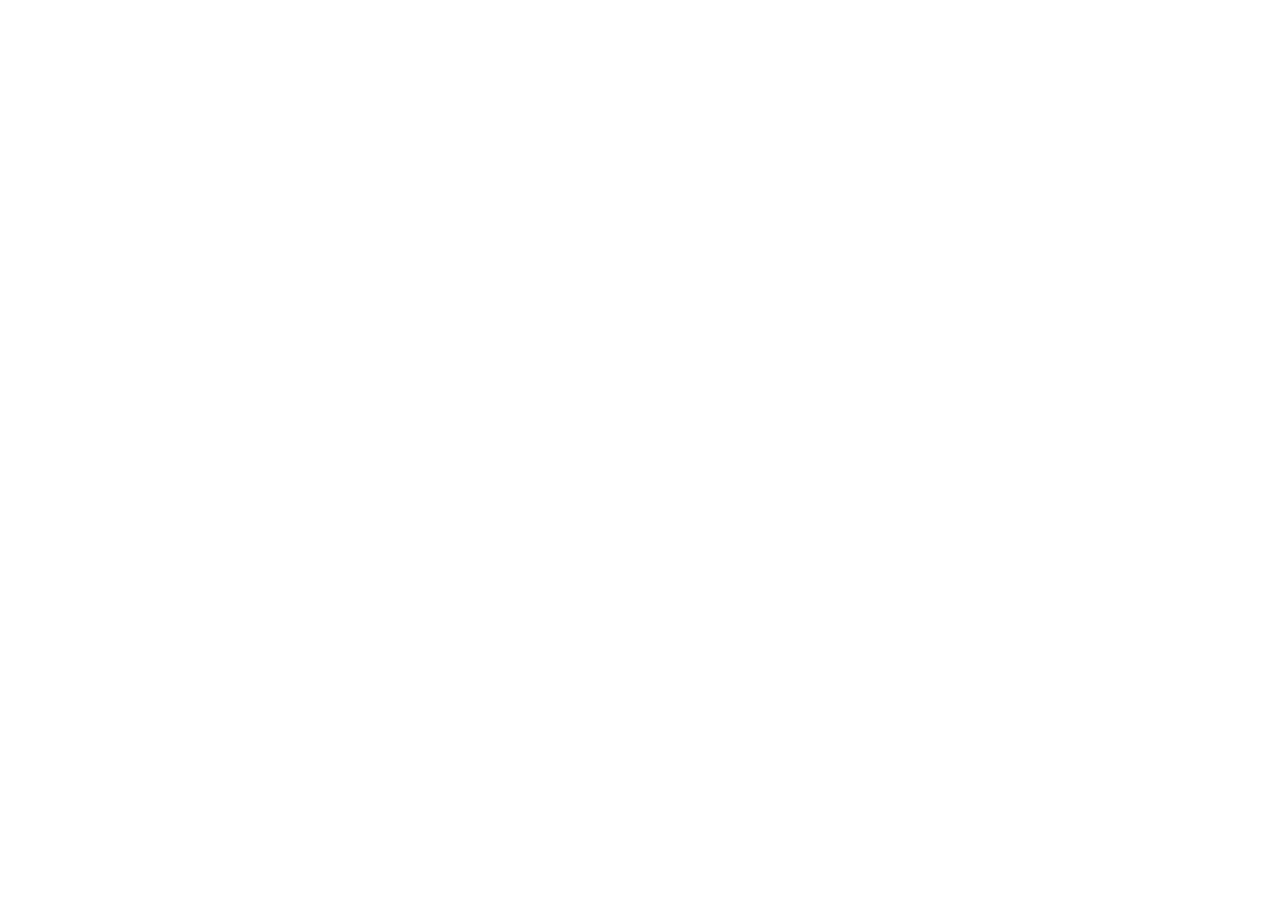
==== sobre/index.html @ b716ae9c "Implementação do Confete de Cascata" ====
<!DOCTYPE html>
<html lang="pt-BR">
<head>
    <meta charset="UTF-8">
    <meta name="viewport" content="width=device-width, initial-scale=1.0">
    <title>Pode Inté For — Grupo Referência em Salvaguarda do Frevo - SOBRE</title>
</head>
<body>
    
</body>
</html>
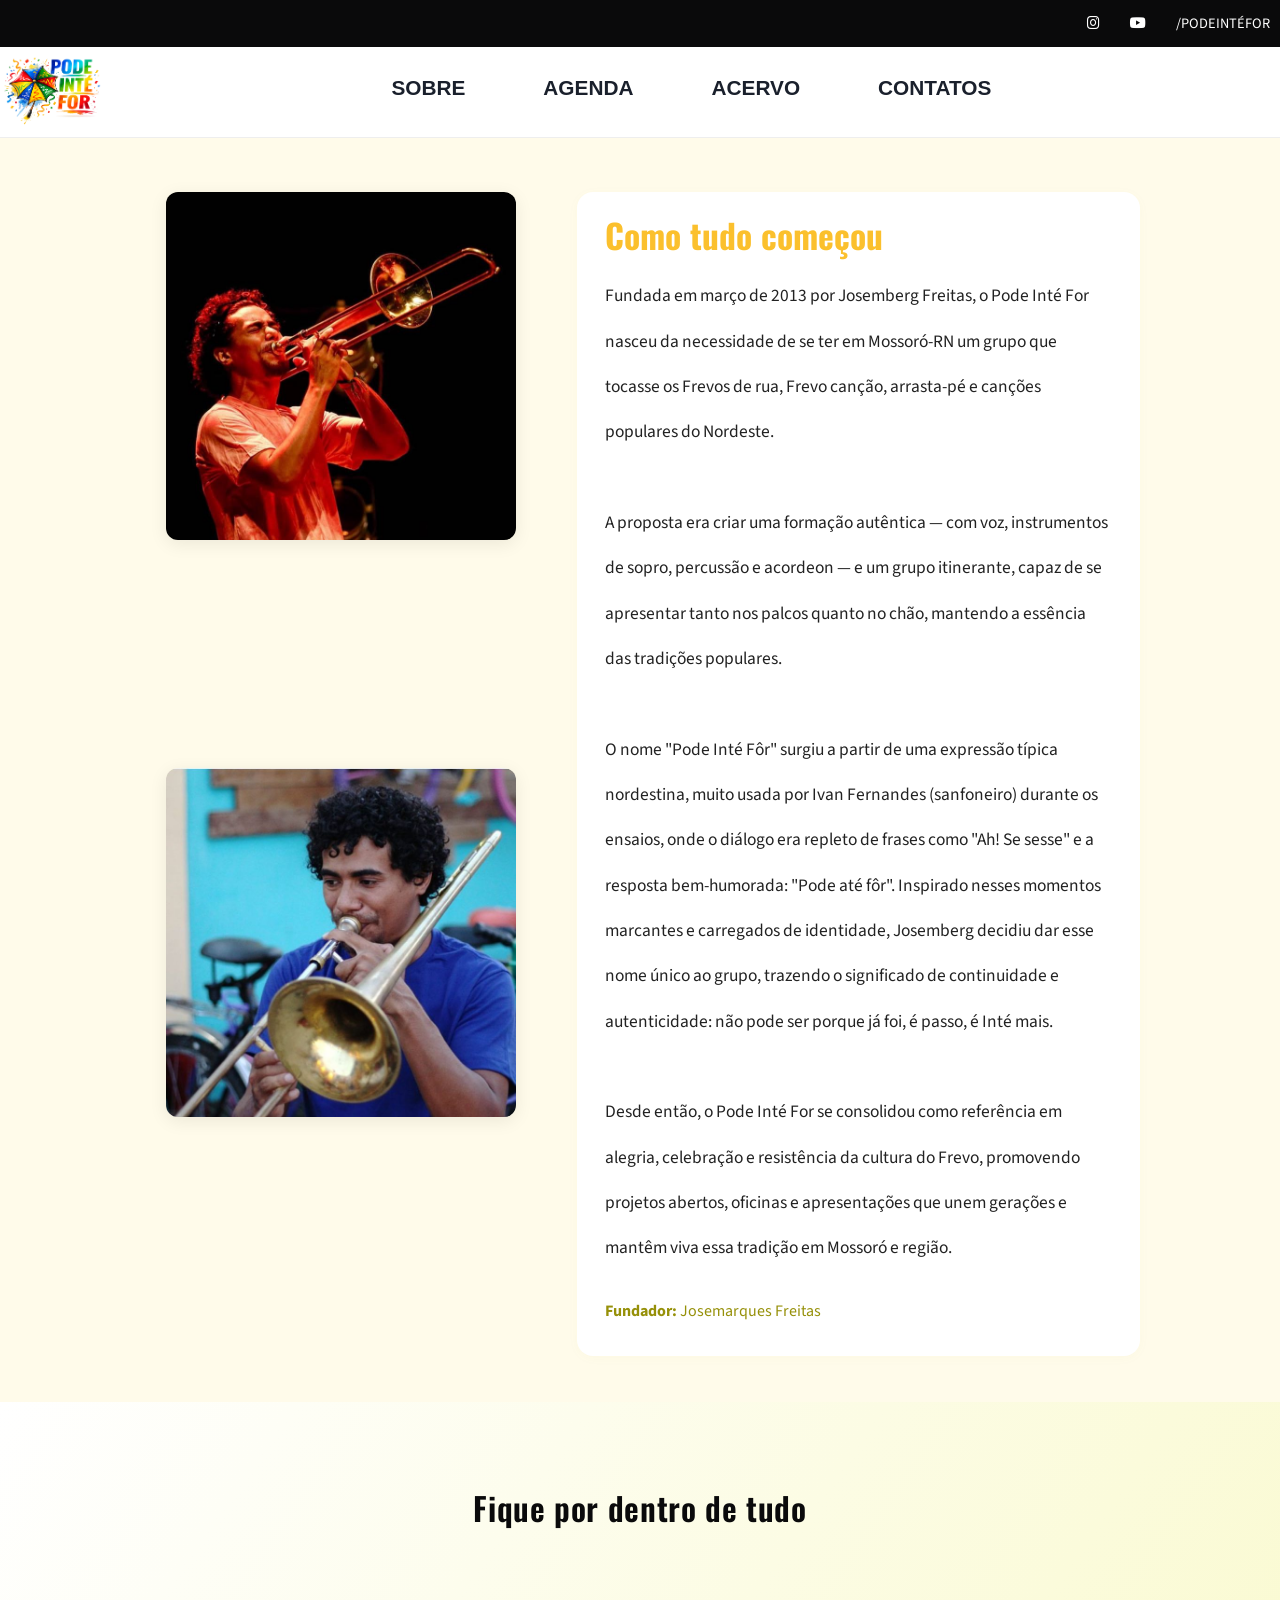
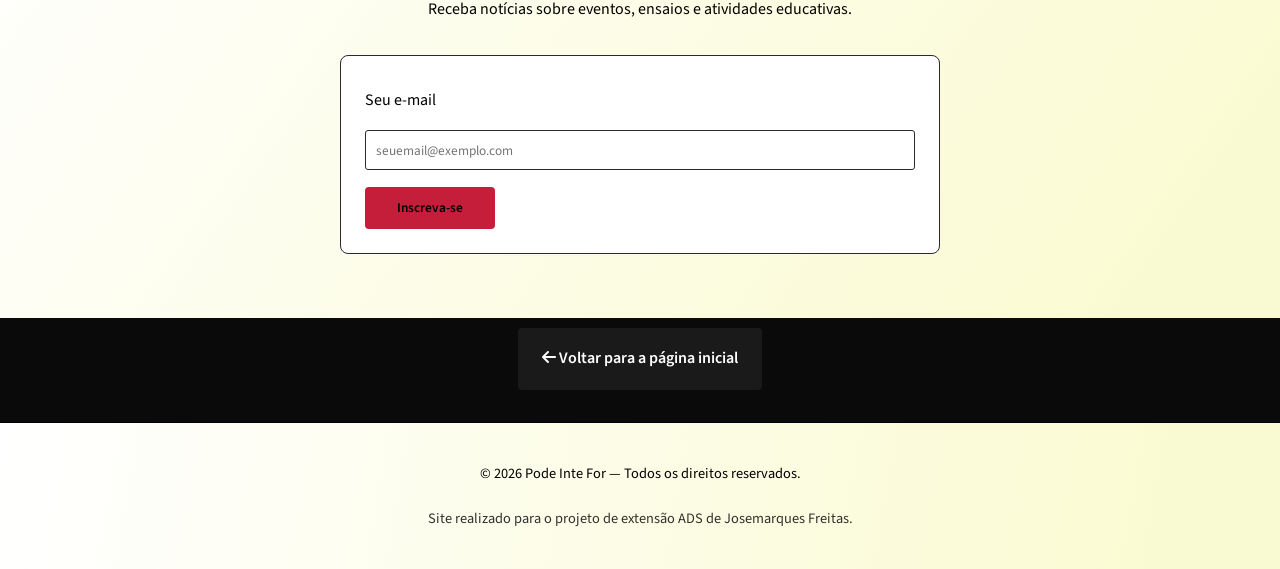
==== commit cab94377: "Atualização da Página Sobre" ====
--- a/sobre/index.html
+++ b/sobre/index.html
@@ -4,8 +4,122 @@
     <meta charset="UTF-8">
     <meta name="viewport" content="width=device-width, initial-scale=1.0">
     <title>Pode Inté For — Grupo Referência em Salvaguarda do Frevo - SOBRE</title>
+    <link href="https://fonts.googleapis.com/css2?family=Oswald:wght@400;500;600;700&family=Source+Sans+3:wght@300;400;500;600;700&display=swap" rel="stylesheet" />
+    <link rel="stylesheet" href="https://cdnjs.cloudflare.com/ajax/libs/font-awesome/6.4.2/css/all.min.css"/>
+    <link rel="stylesheet" href="/css/styles.css"/>
 </head>
 <body>
+    <!-- Loader -->
+    <div id="loader" class="loader">
+      <div class="loader-spinner"></div>
+      <p>Carregando...</p>
+    </div>
+
+    <!-- Topbar preta com redes sociais -->
+    <div class="pif-navbar-topbar">
+      <div id="navbar-box">
+        <div class="social-icons">
+          <a href="https://www.instagram.com/pode.inte.for/" target="_blank" title="Instagram"><i class="fab fa-instagram"></i></a>
+          <a href="https://www.youtube.com/user/Josembergdasilvaf" target="_blank" title="YouTube"><i class="fab fa-youtube"></i></a>
+          <a class="site-link" href="#">/PODEINTÉFOR</a>
+        </div>
+      </div>
+    </div>
+
+    <audio id="bg-music" loop preload="auto" style="display: none;">
+      <source src="/audio/aurorafrevoorquestra-faixa-10-0e0144.mp3" type="audio/mpeg" />
+      Seu navegador não suporta áudio HTML5.
+    </audio>
+
+    <!-- Header / Menu principal moderno e colorido -->
+    <header class="header">
+      <nav class="nav">
+        <a href="/sobre/index.html" class="logo">
+          <img src="/imag/logo.png" alt="Pode Inté For" />
+        </a>
+        <button class="nav-toggle" aria-label="Abrir menu" aria-expanded="false">
+          <span class="bar"></span>
+          <span class="bar"></span>
+          <span class="bar"></span>
+        </button>
+        <ul class="nav-menu">
+          <li>
+            <a href="/sobre/index.html"><span class="icon-circle"><i class="fas fa-home"></i></span><span>SOBRE</span></a>
+          </li>
+          <li>
+            <a href="/#agenda"><span class="icon-circle"><i class="fas fa-calendar-alt"></i></span><span>AGENDA</span></a>
+          </li>
+          <li>
+            <a href="/#acervo"><span class="icon-circle"><i class="fas fa-bolt"></i></span><span>ACERVO</span></a>
+          </li>
+          <li>
+            <a href="/#contatos"><span class="icon-circle"><i class="fas fa-vr-cardboard"></i></span><span>CONTATOS</span></a>
+          </li>
+        </ul>
+      </nav>
+    </header>
+
+    <main>
+      <section class="sobre-section">
+        <div class="sobre-container">
+          <div class="sobre-img-box" style="display: flex; flex-direction: column; align-items: center; gap: 180px;">
+            <img src="/imag/Fundador.jpeg" alt="Foto do fundador do Pode Inté For" class="sobre-fundador-img"/>
+            <img src="/imag/Fundador 2.jpeg" alt="Fundador com integrantes do grupo" class="sobre-fundador-img" style="margin-top: 48px;" />
+          </div>
+          <!-- Nova foto adicionada perto do final do texto -->
+            
+          <div class="sobre-historia-box">
+            <h1 class="sobre-title">Como tudo começou</h1>
+            <p class="sobre-historia">
+              Fundada em março de 2013 por Josemberg Freitas, o Pode Inté For nasceu da necessidade de se ter em Mossoró-RN um grupo que tocasse os Frevos de rua, Frevo canção, arrasta-pé e canções populares do Nordeste.<br><br>
+              A proposta era criar uma formação autêntica — com voz, instrumentos de sopro, percussão e acordeon — e um grupo itinerante, capaz de se apresentar tanto nos palcos quanto no chão, mantendo a essência das tradições populares.<br><br>
+              O nome "Pode Inté Fôr" surgiu a partir de uma expressão típica nordestina, muito usada por Ivan Fernandes (sanfoneiro) durante os ensaios, onde o diálogo era repleto de frases como "Ah! Se sesse" e a resposta bem-humorada: "Pode até fôr". Inspirado nesses momentos marcantes e carregados de identidade, Josemberg decidiu dar esse nome único ao grupo, trazendo o significado de continuidade e autenticidade: não pode ser porque já foi, é passo, é Inté mais.<br><br>
+              Desde então, o Pode Inté For se consolidou como referência em alegria, celebração e resistência da cultura do Frevo, promovendo projetos abertos, oficinas e apresentações que unem gerações e mantêm viva essa tradição em Mossoró e região.
+            </p>
+            <p class="sobre-fundador-nome"><strong>Fundador:&nbsp;</strong>Josemarques Freitas</p>
+          </div>
+        </div>
+      </section>
+    </main>
+
+    <!-- Newsletter / Novidades -->
+    <section id="newsletter" class="section fotos-section">
+      <div class="container">
+        <h2 class="section-title">Fique por dentro de tudo</h2>
+        <p class="section-intro">
+          Receba notícias sobre eventos, ensaios e atividades educativas.
+        </p>
+        <form class="contato-grid newsletter-form">
+          <div class="contato-item">
+            <label for="email-news" class="newsletter-label">Seu e-mail</label>
+            <input
+              id="email-news"
+              type="email"
+              placeholder="seuemail@exemplo.com"
+              required
+              class="newsletter-input"
+            />
+            <button type="submit" class="btn btn-primary newsletter-submit">
+              Inscreva-se
+            </button>
+          </div>
+        </form>
+      </div>
+    </section>
     
+    <div style="text-align:center; margin-bottom: 32px;">
+      <a href="/" class="btn btn-secondary" style="display:inline-block; padding:10px 24px; font-size:1rem; border-radius:4px; background:#1a1a1a; color:#fff; text-decoration:none; margin-top: 10px;">
+        <i class="fas fa-arrow-left"></i> Voltar para a página inicial
+      </a>
+    </div>
+
+    <footer class="footer">
+      <div class="container">
+        <p>© <span id="year"></span> Pode Inte For — Todos os direitos reservados.</p>
+        <p class="footer-dev">Site realizado para o projeto de extensão ADS de Josemarques Freitas.</p>
+      </div>
+    </footer>
+
+    <script src="/js/main.js"></script>
 </body>
 </html>
--- a/css/styles.css
+++ b/css/styles.css
@@ -0,0 +1,1083 @@
+/* ===== Reset & Base ===== */
+*, *::before, *::after {
+  box-sizing: border-box;
+  margin: 0;
+  padding: 0;
+}
+
+:root {
+  --color-bg: #0a0a0b;
+  --color-bg-card: #141416;
+  --color-primary: #c41e3a;
+  --color-primary-hover: #e02545;
+  --color-text: #f5f5f5;
+  --color-text-muted: #a0a0a0;
+  --color-border: #2a2a2e;
+  --font-display: 'Oswald', sans-serif;
+  --font-body: 'Source Sans 3', sans-serif;
+}
+
+html {
+  scroll-behavior: smooth;
+}
+
+body {
+  font-family: var(--font-body);
+  background: var(--color-bg);
+  color: var(--color-text);
+  line-height: 2.6;
+  overflow-x: hidden;
+}
+
+a {
+  color: inherit;
+  text-decoration: none;
+}
+
+ul {
+  list-style: none;
+  padding: 0;
+  margin: 0;
+}
+
+/* Regra global para imagens - Remover o max-width */
+img {
+  height: auto;
+  display: block;
+}
+
+/* Exemplo: Para aplicar max-width apenas a uma imagem específica, use uma classe */
+.hero-logo2 {
+  display: block;
+  margin: 0 auto 1rem auto;
+  max-width: 55%;
+  height: 300px;
+  filter: drop-shadow(0 4px 24px rgba(0, 0, 0, 0.08));
+  border-radius: 1.5rem;
+  transition: transform 0.2s cubic-bezier(.4,2,.6,1), box-shadow 0.2s;
+  box-shadow: 0 2px 15px rgba(196, 30, 58, 0.08);
+}
+.hero-logo2:hover,
+.hero-logo2:focus {
+  transform: scale(1.03) rotate(-1deg);
+  box-shadow: 0 4px 32px 0 rgba(196, 30, 58, 0.16),0 8px 38px 0 rgba(0,0,0,.10);
+}
+
+
+
+
+/* Agora você pode controlar o max-width por imagem, adicionando/removendo a classe "img-max-width" no HTML */
+
+.container {
+  max-width: 1200px;
+  margin: 0 auto;
+  padding: 0 1.5rem;
+}
+
+/* ===== Loader ===== */
+.loader {
+  position: fixed;
+  inset: 0;
+  background: var(--color-bg);
+  display: flex;
+  flex-direction: column;
+  align-items: center;
+  justify-content: center;
+  z-index: 9999;
+  transition: opacity 0.5s ease, visibility 0.5s ease;
+}
+
+.loader.hidden {
+  opacity: 0;
+  visibility: hidden;
+}
+
+.loader-spinner {
+  width: 48px;
+  height: 48px;
+  border: 3px solid var(--color-border);
+  border-top-color: var(--color-primary);
+  border-radius: 50%;
+  animation: spin 0.8s linear infinite;
+}
+
+.loader p {
+  margin-top: 1rem;
+  font-size: 0.9rem;
+  color: var(--color-text-muted);
+}
+
+@keyframes spin {
+  to { transform: rotate(360deg); }
+}
+
+/* ===== Header & Nav ===== */
+.header {
+  position: sticky;
+  top: 0;
+  left: 0;
+  right: 0;
+  width: 100%;
+  z-index: 1000;
+  background: #fff;
+  border-bottom: 1px solid #eee;
+}
+
+/* Container dos ícones */
+#navbar-box {
+  display: flex;
+  justify-content: flex-end;
+  align-items: center;
+  width: 100%;
+  padding: 5px 10px;
+}
+
+.social-icons {
+  display: flex;
+  gap: 30px;
+  align-items: center;
+  justify-content: flex-end;
+  width: 100%;
+}
+
+.social-icons a {
+  color: white;
+  text-decoration: none;
+  font-size: 0.9rem;
+}
+
+.nav {
+  width: 100%;
+  margin: 0;
+  padding: 0;
+  display: flex;
+  align-items: center;
+  height: 90px;
+  background: #fff;
+}
+
+.logo {
+  display: flex;
+  align-items: center;
+  height: 100%;
+  padding: 5px 0;
+  margin-left: 0;
+  justify-content: flex-start;
+}
+
+/* Adiciona espaço flex entre logo e menu para centralizar o menu no desktop */
+.nav-menu {
+  flex: 1;
+}
+
+/* --- Logo imagem permanece igual --- */
+.logo img {
+  height: 95px;
+  width: auto;
+  display: block;
+  max-height: 113%;
+  margin-left: 0;
+  padding-left: 0;
+}
+
+.nav-toggle {
+  display: none;
+  flex-direction: column;
+  gap: 5px;
+  background: none;
+  border: none;
+  cursor: pointer;
+  padding: 5px;
+}
+
+.nav-toggle span,
+.bar {
+  width: 24px;
+  height: 2.5px;
+  background: #1a202c;
+  display: block;
+  border-radius: 2px;
+  transition: 0.3s;
+}
+
+@media (max-width: 992px) {
+  .nav-toggle {
+    display: flex;
+  }
+  .nav-menu {
+    position: fixed;
+    top: 70px;
+    left: 0;
+    width: 100vw;
+    height: calc(100vh - 70px);
+    background: var(--color-bg-card);
+    flex-direction: column;
+    align-items: center;
+    justify-content: flex-start;
+    gap: 1.5rem;
+    padding: 2rem 1.5rem;
+    transform: translateY(-100vh);
+    opacity: 0;
+    visibility: hidden;
+    z-index: 1200;
+    transition: transform 0.3s, opacity 0.3s, visibility 0.3s;
+    border-bottom: 1px solid var(--color-border);
+    flex: unset;
+  }
+  .nav-menu.open {
+    transform: translateY(0);
+    opacity: 1;
+    visibility: visible;
+  }
+  .nav-menu li a {
+    flex-direction: row;
+    gap: 12px;
+    align-items: center;
+    font-size: 1.05rem;
+    color: #fff;
+    padding: 14px 24px;
+    border-radius: 4px;
+    transition: background 0.2s, color 0.2s;
+    font-family: 'Bebas Neue', sans-serif;
+  }
+  /* Cores aquarela especiais no hover para Sobre, Agenda, Acervo e Contatos */
+  .nav-menu li:nth-child(1) a:hover,
+  .nav-menu li:nth-child(1) a:focus {
+    color: #00a2e8; /* vermelho aquarela */
+    background: rgba(237, 28, 36, 0.07);
+  }
+  .nav-menu li:nth-child(2) a:hover,
+  .nav-menu li:nth-child(2) a:focus {
+    color: #39b54a; /* laranja aquarela */
+    background: rgba(247, 148, 29, 0.07);
+  }
+  .nav-menu li:nth-child(3) a:hover,
+  .nav-menu li:nth-child(3) a:focus {
+    color: #f7941d; /* verde aquarela */
+    background: rgba(57, 181, 74, 0.07);
+  }
+  .nav-menu li:nth-child(4) a:hover,
+  .nav-menu li:nth-child(4) a:focus {
+    color: #ed1c24; /* azul aquarela */
+    background: rgba(0, 162, 232, 0.07);
+  }
+  .nav-menu li a:hover,
+  .nav-menu li a:focus {
+    background: rgba(196, 30, 58, 0.14);
+    color: var(--color-primary);
+  }
+  .icon-circle {
+    width: 36px;
+    height: 36px;
+    font-size: 1.1rem;
+    margin-bottom: 0;
+  }
+}
+
+@media (min-width: 993px) {
+  .nav {
+    display: flex;
+    align-items: center;
+    justify-content: flex-start;
+  }
+  .nav-menu {
+    display: flex;
+    flex-direction: row;
+    align-items: center;
+    justify-content: center; /* Centraliza os itens do menu */
+    gap: 70px;
+    position: static;
+    background: none;
+    height: auto;
+    transform: none;
+    opacity: 1;
+    visibility: visible;
+    padding: 0; /* Remove afastamento lateral para centrar realmente */
+    flex: 1; /* Ocupa todo o espaço disponível para permitir centralização */
+  }
+  .nav-menu li a {
+    display: flex;
+    flex-direction: column; /* stack nome + linha */
+    align-items: center;
+    padding: 0 0.25em;
+    text-decoration: none;
+    color: #1a202c;
+    transition: color 0.2s;
+    font-size: 1rem;
+    font-weight: 600;
+    font-family: 'Bebas Neue', sans-serif;
+    position: relative;
+    background: transparent;
+  }
+  .nav-menu li a span {
+    font-size: 1.3rem;
+    font-weight: 600;
+    text-transform: capitalize;
+    margin: 0;
+    font-family: 'Bebas Neue', sans-serif;
+    position: relative;
+    line-height: 1.1;
+    z-index: 1;
+  }
+  /* Linha responsiva sob o texto: só para os nomes do menu principal */
+  .nav-menu li a span::after {
+    content: '';
+    display: block;
+    width: 0;
+    height: 3px;
+    margin: 6px auto 0 auto;
+    border-radius: 2px;
+    transition: width 0.27s cubic-bezier(.4,1.3,.55,.99), background 0.16s;
+    background: transparent;
+    /* Cada menu recebe uma cor diferente no hover conforme o item */
+  }
+  .nav-menu li:nth-child(1) a span::after { background: #00a2e8; }
+  .nav-menu li:nth-child(2) a span::after { background: #39b54a; }
+  .nav-menu li:nth-child(3) a span::after { background: #f7941d; }
+  .nav-menu li:nth-child(4) a span::after { background: #ed1c24; }
+
+  .nav-menu li:nth-child(1) a:hover span::after,
+  .nav-menu li:nth-child(1) a:focus span::after,
+  .nav-menu li:nth-child(2) a:hover span::after,
+  .nav-menu li:nth-child(2) a:focus span::after,
+  .nav-menu li:nth-child(3) a:hover span::after,
+  .nav-menu li:nth-child(3) a:focus span::after,
+  .nav-menu li:nth-child(4) a:hover span::after,
+  .nav-menu li:nth-child(4) a:focus span::after {
+    width: 100%;
+  }
+
+  .nav-menu li a:hover,
+  .nav-menu li a:focus {
+    color: var(--color-primary);
+  }
+  /* Cores aquarela especiais no hover para Sobre, Agenda, Acervo e Contatos */
+  .nav-menu li:nth-child(1) a:hover,
+  .nav-menu li:nth-child(1) a:focus {
+    color: #00a2e8; /* vermelho aquarela */
+  }
+  .nav-menu li:nth-child(2) a:hover,
+  .nav-menu li:nth-child(2) a:focus {
+    color: #39b54a; /* laranja aquarela */
+  }
+  .nav-menu li:nth-child(3) a:hover,
+  .nav-menu li:nth-child(3) a:focus {
+    color: #f7941d; /* verde aquarela */
+  }
+  .nav-menu li:nth-child(4) a:hover,
+  .nav-menu li:nth-child(4) a:focus {
+    color: #ed1c24; /* azul aquarela */
+  }
+
+  .icon-circle {
+    display: none !important;
+  }
+  .nav-toggle {
+    display: none;
+  }
+}
+
+/* Remove estilos de ícones customizados */
+.nav-menu li:nth-child(1) .icon-circle,
+.nav-menu li:nth-child(2) .icon-circle,
+.nav-menu li:nth-child(3) .icon-circle,
+.nav-menu li:nth-child(4) .icon-circle,
+.nav-menu li:nth-child(5) .icon-circle,
+.nav-menu li a:hover .icon-circle,
+.nav-menu li a:focus .icon-circle {
+  display: none !important;
+}
+
+/* ===== Sections ===== */
+.section {
+  padding: 4rem 0;
+}
+
+.section-title {
+  font-family: var(--font-display);
+  font-size: 2rem;
+  font-weight: 600;
+  text-align: center;
+  margin-bottom: 2.5rem;
+  letter-spacing: 0.02em;
+  color: var(--color-bg);
+}
+
+.section-intro {
+  color: #000;
+}
+
+
+@keyframes frevo-pulse-dance {
+  0% { transform: scale(1) rotate(-3deg); filter: brightness(1); }
+  10% { transform: scale(1.08) rotate(3deg); filter: brightness(1.1); }
+  20% { transform: scale(1.1) rotate(-6deg); }
+  30% { transform: scale(1.13) rotate(4deg);}
+  40% { transform: scale(0.98) rotate(-2deg);}
+  50% { transform: scale(1.1) rotate(0deg);}
+  60% { transform: scale(1.15) rotate(6deg);}
+  70% { transform: scale(1.05) rotate(-4deg);}
+  80% { transform: scale(1.1) rotate(2deg);}
+  90% { transform: scale(1.08) rotate(-2deg); filter: brightness(1.08);}
+  100% { transform: scale(1) rotate(0deg); filter: brightness(1);}
+}
+.frevo-dance {
+  animation: frevo-pulse-dance 1.2s infinite cubic-bezier(.3, .6, .5, 1.2);
+  will-change: transform, filter;
+  transform-origin: 53% 90%; /* Pivô da dança no chão, sensível p/ logo */
+}
+
+/* ===== Hero ===== */
+.hero {
+  min-height: 100vh;
+  display: flex;
+  align-items: center;
+  justify-content: center;
+  position: relative;
+  background: linear-gradient(135deg, #fff 0%, #fafad2 100%);
+  overflow: hidden;
+}
+
+/* CAMADA PRINCIPAL */
+.hero::before {
+  content: "";
+  position: absolute;
+  top: -100vh;
+  left: 0;
+  width: 100%;
+  height: 200vh;
+  pointer-events: none;
+  z-index: 2;
+
+  background-image:
+    linear-gradient(#f44336 100%, transparent 0),
+    linear-gradient(#a7ffeb 100%, transparent 0),
+    linear-gradient(#fbc02d 100%, transparent 0),
+    linear-gradient(#009688 100%, transparent 0),
+    linear-gradient(#4caf50 100%, transparent 0),
+    linear-gradient(#9c27b0 100%, transparent 0),
+    linear-gradient(#2196f3 100%, transparent 0),
+    linear-gradient(#ff9800 100%, transparent 0),
+    linear-gradient(#e91e63 100%, transparent 0),
+    linear-gradient(#ffeb3b 100%, transparent 0),
+    linear-gradient(#03a9f4 100%, transparent 0),
+    linear-gradient(#8bc34a 100%, transparent 0),
+    linear-gradient(#ff5722 100%, transparent 0),
+    linear-gradient(#607d8b 100%, transparent 0),
+    linear-gradient(#ff4081 100%, transparent 0),
+    linear-gradient(#00e676 100%, transparent 0),
+    linear-gradient(#2979ff 100%, transparent 0),
+    linear-gradient(#ff9100 100%, transparent 0),
+    linear-gradient(#e040fb 100%, transparent 0),
+    linear-gradient(#00bcd4 100%, transparent 0),
+    linear-gradient(#ff1744 100%, transparent 0),
+    linear-gradient(#cddc39 100%, transparent 0),
+    linear-gradient(#673ab7 100%, transparent 0),
+    linear-gradient(#ffc107 100%, transparent 0),
+    linear-gradient(#3f51b5 100%, transparent 0),
+    linear-gradient(#ff6f00 100%, transparent 0),
+    linear-gradient(#0091ea 100%, transparent 0),
+    linear-gradient(#00c853 100%, transparent 0),
+    linear-gradient(#aa00ff 100%, transparent 0),
+    linear-gradient(#ffab00 100%, transparent 0);
+
+  background-position:
+    5% 5%, 10% 12%, 15% 15%, 20% 18%, 25% 10%, 30% 20%, 35% 5%,
+    40% 15%, 45% 8%, 50% 18%, 55% 12%, 60% 20%, 65% 10%, 70% 22%,
+    75% 5%, 80% 15%, 85% 8%, 90% 18%, 95% 10%, 12% 30%, 22% 35%,
+    32% 28%, 42% 40%, 52% 32%, 62% 38%, 72% 30%, 82% 35%, 92% 28%,
+    18% 45%, 68% 42%;
+
+  background-size:
+    10px 18px, 12px 10px, 8px 15px, 14px 9px, 10px 12px, 15px 10px, 9px 20px,
+    11px 16px, 13px 8px, 10px 14px, 13px 13px, 7px 18px, 16px 10px, 12px 18px,
+    9px 14px, 11px 16px, 8px 13px, 14px 10px, 12px 12px, 10px 17px,
+    15px 9px, 9px 19px, 13px 11px, 10px 15px, 16px 8px, 12px 16px,
+    14px 12px, 8px 14px, 11px 17px, 13px 10px;
+
+  background-repeat: no-repeat;
+
+  animation: confetti-fall 3s linear infinite;
+}
+
+/* CAMADA EXTRA */
+.hero::after {
+  content: "";
+  position: absolute;
+  top: -100vh;
+  left: 0;
+  width: 100%;
+  height: 200vh;
+  pointer-events: none;
+  z-index: 2;
+
+  background-image:
+    linear-gradient(#ff4081 100%, transparent 0),
+    linear-gradient(#00e676 100%, transparent 0),
+    linear-gradient(#2979ff 100%, transparent 0),
+    linear-gradient(#ff9100 100%, transparent 0),
+    linear-gradient(#e040fb 100%, transparent 0),
+    linear-gradient(#00bcd4 100%, transparent 0),
+    linear-gradient(#ffd600 100%, transparent 0),
+    linear-gradient(#ff3d00 100%, transparent 0),
+    linear-gradient(#00acc1 100%, transparent 0),
+    linear-gradient(#76ff03 100%, transparent 0);
+
+  background-position:
+    20% 60%, 30% 70%, 40% 80%, 50% 65%, 60% 85%,
+    70% 75%, 80% 60%, 90% 70%, 15% 80%, 55% 90%;
+
+  background-size:
+    12px 20px, 18px 10px, 10px 15px, 15px 15px, 9px 18px,
+    20px 8px, 14px 12px, 11px 16px, 16px 9px, 13px 14px;
+
+  background-repeat: no-repeat;
+
+  animation: confetti-fall 4s linear infinite;
+  opacity: 0.7;
+}
+
+/* ANIMAÇÃO */
+@keyframes confetti-fall {
+
+  0% {
+    background-position:
+      5% 5%, 10% 12%, 15% 15%, 20% 18%, 25% 10%, 30% 20%, 35% 5%,
+      40% 15%, 45% 8%, 50% 18%, 55% 12%, 60% 20%, 65% 10%, 70% 22%,
+      75% 5%, 80% 15%, 85% 8%, 90% 18%, 95% 10%, 12% 30%, 22% 35%,
+      32% 28%, 42% 40%, 52% 32%, 62% 38%, 72% 30%, 82% 35%, 92% 28%,
+      18% 45%, 68% 42%;
+  }
+
+  100% {
+    background-position:
+      5% 105%, 10% 112%, 15% 115%, 20% 118%, 25% 110%, 30% 120%, 35% 105%,
+      40% 115%, 45% 108%, 50% 118%, 55% 112%, 60% 120%, 65% 110%, 70% 122%,
+      75% 105%, 80% 115%, 85% 108%, 90% 118%, 95% 110%, 12% 130%, 22% 135%,
+      32% 128%, 42% 140%, 52% 132%, 62% 138%, 72% 130%, 82% 135%, 92% 128%,
+      18% 145%, 68% 142%;
+  }
+
+}
+
+.hero-overlay {
+  position: absolute;
+  inset: 0;
+  background: radial-gradient(ellipse at 50% 30%, rgba(196, 30, 58, 0.08) 0%, transparent 60%);
+  pointer-events: none;
+}
+
+.hero-content {
+  position: relative;
+  z-index: 2;
+  text-align: center;
+}
+
+
+@keyframes aquarela-gradient-move {
+  to {
+    background-position: -200% center;
+  }
+}
+
+.hero-tagline {
+  font-size: 1.25rem;
+  color: var(--color-text-muted);
+  margin-bottom: 2rem;
+}
+
+
+
+@media (max-width: 768px) {
+  #navbar-box {
+    justify-content: center;
+  }
+}
+
+.btn {
+  display: inline-block;
+  padding: 0.9rem 2rem;
+  font-family: var(--font-body);
+  font-weight: 600;
+  border-radius: 4px;
+  transition: background 0.2s, transform 0.2s;
+  border: none;
+  cursor: pointer;
+}
+
+.btn-primary {
+  background: var(--color-primary);
+  color: #fff;
+}
+
+.btn-primary:hover,
+.btn-primary:focus {
+  background: var(--color-primary-hover);
+  transform: translateY(-2px);
+}
+
+/* ===== Agenda ===== */
+.agenda-section {
+  background: linear-gradient(50deg, #fff 0%, #fafad2 90%);
+}
+
+.agenda-tabs {
+  display: flex;
+  justify-content: center;
+  gap: 0.5rem;
+  margin-bottom: 2rem;
+  flex-wrap: wrap;
+  background: linear-gradient(90deg, #f44336 0%, #fbc02d 33%, #00bcd4 66%, #4caf50 100%);
+  border-radius: 12px;
+  padding: 0.4rem 0.5rem;
+}
+
+.agenda-tab {
+  padding: 0.6rem 1.2rem;
+  font-family: var(--font-body);
+  font-weight: 600;
+  background: #fefefe;
+  color: #ca007a; /* vibrante, alegre */
+  border: 2px solid #fff176; /* amarelo frevo destacando a borda */
+  border-radius: 6px;
+  cursor: pointer;
+  transition: 
+    background 0.2s, 
+    color 0.2s, 
+    border-color 0.2s, 
+    box-shadow 0.2s;
+  box-shadow: 0 0.5px 4px 0 rgba(222,44,74,0.07);
+}
+.agenda-tab:hover,
+.agenda-tab:focus {
+  color: #f44336;
+  background: #fff59d; /* amarelo leve no hover */
+  border-color: #f44336;
+  box-shadow: 0 2px 10px 0 rgba(252, 176, 36, 0.22);
+}
+.agenda-tab.active {
+  background: linear-gradient(90deg, #f44336 0%, #fbc02d 100%);
+  color: #fff;
+  border-color: #c41e3a;
+  box-shadow: 0 2px 18px 0 rgba(255, 0, 95, 0.19);
+}
+
+.agenda-grid {
+  display: flex;
+  grid-template-columns: repeat(auto-fill, minmax(260px, 1fr));
+  gap: 2rem;
+  justify-items: center;
+  justify-content: center;
+}
+
+.agenda-card {
+  background: #fffbe7;
+  border: 2px solid #020202;
+  border-radius: 16px;
+  padding: 1.5rem;
+  box-shadow: 0 4px 24px 0 rgba(231, 84, 128, 0.10);
+  transition: border-color 0.2s, transform 0.2s, box-shadow 0.2s;
+}
+
+.agenda-card:hover {
+  border-color: #e040fb;
+  box-shadow: 0 8px 24px 0 rgba(39, 198, 183, 0.17);
+  transform: translateY(-4px) scale(1.03) rotate(-1deg);
+}
+
+.agenda-card.hidden {
+  display: none;
+}
+
+.agenda-day {
+  display: block;
+  font-family: var(--font-display);
+  font-size: 2rem;
+  font-weight: 900;
+  color: #f44336;
+  margin-bottom: 0.5rem;
+  background: linear-gradient(90deg, #000000 40%, #ff4081 100%);
+  -webkit-background-clip: text;
+  -webkit-text-fill-color: transparent;
+  background-clip: text;
+}
+
+.agenda-card h3 {
+  font-size: 1.13rem;
+  font-weight: 700;
+  margin-bottom: 0.5rem;
+  color: #c41e3a;
+}
+
+.agenda-link {
+  font-size: 1rem;
+  color: #000000;
+  text-decoration: underline;
+  font-weight: 600;
+  cursor: pointer;
+  transition: color 0.18s;
+}
+.agenda-link:hover,
+.agenda-link:focus {
+  color: #f44336;
+}
+
+/* ===== Timeline ===== */
+.timeline-section {
+  background: linear-gradient(100deg, #fff 0%, #fafad2 90%);
+}
+
+.timeline {
+  max-width: 700px;
+  margin: 0 auto;
+}
+
+.timeline-item {
+  display: flex;
+  gap: 2rem;
+  margin-bottom: 2rem;
+  padding-bottom: 2rem;
+  border-left: 2px solid var(--color-border);
+  padding-left: 2rem;
+  margin-left: 1rem;
+  position: relative;
+}
+
+.timeline-item::before {
+  content: '';
+  position: absolute;
+  left: -6px;
+  top: 0;
+  width: 10px;
+  height: 10px;
+  background: var(--color-primary);
+  border-radius: 50%;
+}
+
+.timeline-year {
+  font-family: var(--font-display);
+  font-size: 1.5rem;
+  font-weight: 700;
+  color: var(--color-primary);
+  flex-shrink: 0;
+  min-width: 70px;
+}
+
+.timeline-content p {
+  color: #000000;
+}
+
+/* ===== Discografia ===== */
+.discografia-section {
+  background: var(--color-bg-card);
+}
+
+.discografia-link {
+  display: inline-block;
+  margin-bottom: 1.5rem;
+  font-weight: 600;
+  color: var(--color-primary);
+  text-decoration: underline;
+}
+.discografia-link:hover,
+.discografia-link:focus {
+  color: var(--color-primary-hover);
+}
+
+.discografia-list {
+  display: grid;
+  grid-template-columns: repeat(auto-fill, minmax(200px, 1fr));
+  gap: 0.75rem;
+  padding: 0;
+}
+
+.discografia-list li {
+  padding: 0.75rem 1rem;
+  background: var(--color-bg);
+  border: 1px solid var(--color-border);
+  border-radius: 4px;
+  list-style: none;
+}
+
+/* ===== Loja ===== */
+.loja-section {
+  background: linear-gradient(40deg, #fff 0%, #fafad2 90%);
+}
+
+.loja-grid {
+  display: grid;
+  grid-template-columns: repeat(auto-fill, minmax(240px, 1fr));
+  gap: 1.5rem;
+}
+
+.loja-card {
+  background: var(--color-bg-card);
+  border: 1px solid var(--color-border);
+  border-radius: 8px;
+  overflow: hidden;
+  transition: border-color 0.2s, transform 0.2s;
+}
+
+.loja-card:hover {
+  border-color: var(--color-primary);
+  transform: translateY(-4px);
+}
+
+.loja-image {
+  aspect-ratio: 1;
+  background: linear-gradient(145deg, #1e1e22 0%, #2a2a2e 100%);
+  width: 100%;
+  display: block;
+}
+
+.loja-card h3 {
+  padding: 1rem 1rem 0.5rem;
+  font-size: 1rem;
+  font-weight: 600;
+}
+
+.loja-preco {
+  padding: 0 1rem 1rem;
+  font-size: 1.1rem;
+  font-weight: 700;
+  color: var(--color-primary);
+}
+
+/* ===== Fotos & Eventos ===== */
+.fotos-section {
+  background: linear-gradient(125deg, #fff 0%, #fafad2 90%);
+}
+
+.fotos-categories {
+  display: grid;
+  grid-template-columns: repeat(auto-fill, minmax(180px, 1fr));
+  gap: 1rem;
+  margin-bottom: 2rem;
+  padding: 0;
+}
+
+.foto-category {
+  text-align: center;
+}
+
+.foto-category-image {
+  aspect-ratio: 1;
+  background: linear-gradient(145deg, #1e1e22 0%, #2a2a2e 100%);
+  border-radius: 8px;
+  margin-bottom: 0.5rem;
+  width: 100%;
+  display: block;
+}
+
+.foto-category span {
+  font-size: 0.9rem;
+  color: var(--color-text-muted);
+}
+
+/* Galeria */
+.fotos-gallery {
+  display: grid;
+  grid-template-columns: repeat(auto-fill, minmax(160px, 1fr));
+  gap: 1rem;
+  padding: 0;
+}
+
+.gallery-item {
+  aspect-ratio: 1;
+  background: var(--color-bg);
+  border-radius: 8px;
+  border: 1px solid var(--color-border);
+}
+
+/* ===== Contato ===== */
+.contato-section {
+  background: white;
+}
+
+.contato-section {
+  display: flex;
+  justify-content: center;
+  align-items: center;
+  min-height: 60vh;
+  /* Garante centralização vertical e horizontal */
+}
+
+.contato-grid {
+  justify-items: center;
+  align-items: center;
+  justify-content: center;
+}
+
+.contato-item {
+  color: white;
+  padding: 1.5rem;
+  background: #fff;
+  border: 1px solid var(--color-border);
+  border-radius: 8px;
+}
+
+.contato-item h4 {
+  font-family: var(--font-display);
+  font-size: 1.1rem;
+  margin-bottom: 0.75rem;
+  color: var(--color-primary);
+}
+
+.contato-item p {
+  margin-bottom: 0.25rem;
+  font-size: 0.95rem;
+}
+
+.contato-item a {
+  color: var(--color-text-muted);
+  transition: color 0.2s;
+}
+
+.contato-item a:hover {
+  color: white;
+}
+
+/* ===== Footer ===== */
+.footer {
+  padding: 2rem 1.5rem;
+  background: linear-gradient(100deg, #fff 0%, #fafad2 90%);
+  border-top: 1px solid black;
+  text-align: center;
+}
+
+.footer p {
+  font-size: 0.9rem;
+  color: black;
+}
+
+.footer-dev {
+  margin-top: 0.5rem;
+  font-size: 0.8rem;
+  opacity: 0.8;
+}
+
+/* ===== Utilitários / Layout específico da página ===== */
+.section-intro {
+  text-align: center;
+  margin-bottom: 1.5rem;
+}
+
+.text-center {
+  text-align: center;
+}
+
+.newsletter-form {
+  max-width: 600px;
+  margin: 0 auto;
+}
+
+.newsletter-label {
+  display: block;
+  margin-bottom: 0.5rem;
+  color: #000;
+}
+
+.newsletter-input {
+  width: 100%;
+  padding: 0.6rem;
+  border-radius: 3px;
+  border: 1px solid var(--color-border);
+  color: #000;
+  background: white;
+  font-family: var(--font-body);
+}
+
+.newsletter-submit {
+  margin-top: 1rem;
+  padding: 0.7rem 2rem;
+  background: var(--color-primary);
+  color: #000000;
+  border: none;
+  border-radius: 4px;
+  font-family: var(--font-body);
+  font-weight: 600;
+  cursor: pointer;
+  transition: background 0.18s, transform 0.18s;
+}
+.newsletter-submit:hover,
+.newsletter-submit:focus {
+  background: var(--color-primary-hover);
+  color: #000;
+}
+
+
+/* CSS da Seção "Sobre" */
+.sobre-section {
+  background: #fffbea;
+  padding: 54px 0 46px 0;
+}
+
+.sobre-container {
+  display: flex;
+  justify-content: center;
+  align-items: flex-start;
+  gap: 36px;
+  max-width: 1000px;
+  margin: 0 auto;
+  flex-wrap: wrap;
+}
+
+.sobre-img-box {
+  flex: 1 1 300px;
+  display: flex;
+  justify-content: center;
+  align-items: center;
+  min-width: 220px;
+}
+
+.sobre-fundador-img {
+  width: 100%;
+  max-width: 350px;
+  border-radius: 12px;
+  box-shadow: 0 4px 18px rgba(0,0,0,0.08);
+  display: block;
+}
+
+
+.sobre-historia-box {
+  flex: 2 1 360px;
+  background: #fff;
+  border-radius: 16px;
+  box-shadow: 0 2px 12px rgba(170,170,40,0.03);
+  padding: 24px 28px;
+  min-width: 290px;
+}
+
+.sobre-title {
+  font-family: 'Oswald', sans-serif;
+  font-size: 2.1rem;
+  color: #fbc02d;
+  margin-bottom: 18px;
+  margin-top: 0;
+  line-height: 1.16;
+}
+
+.sobre-historia {
+  color: #222;
+  font-size: 1.09rem;
+  margin-bottom: 20px;
+  margin-top: 0;
+}
+
+.sobre-fundador-nome {
+  font-size: 1rem;
+  color: #969009;
+  margin-bottom: 0;
+  margin-top: 8px;
+}
+
+@media (max-width: 850px) {
+  .sobre-container {
+    flex-direction: column;
+    gap: 28px;
+    align-items: stretch;
+  }
+  .sobre-historia-box, .sobre-img-box {
+    min-width: 0;
+  }
+}
